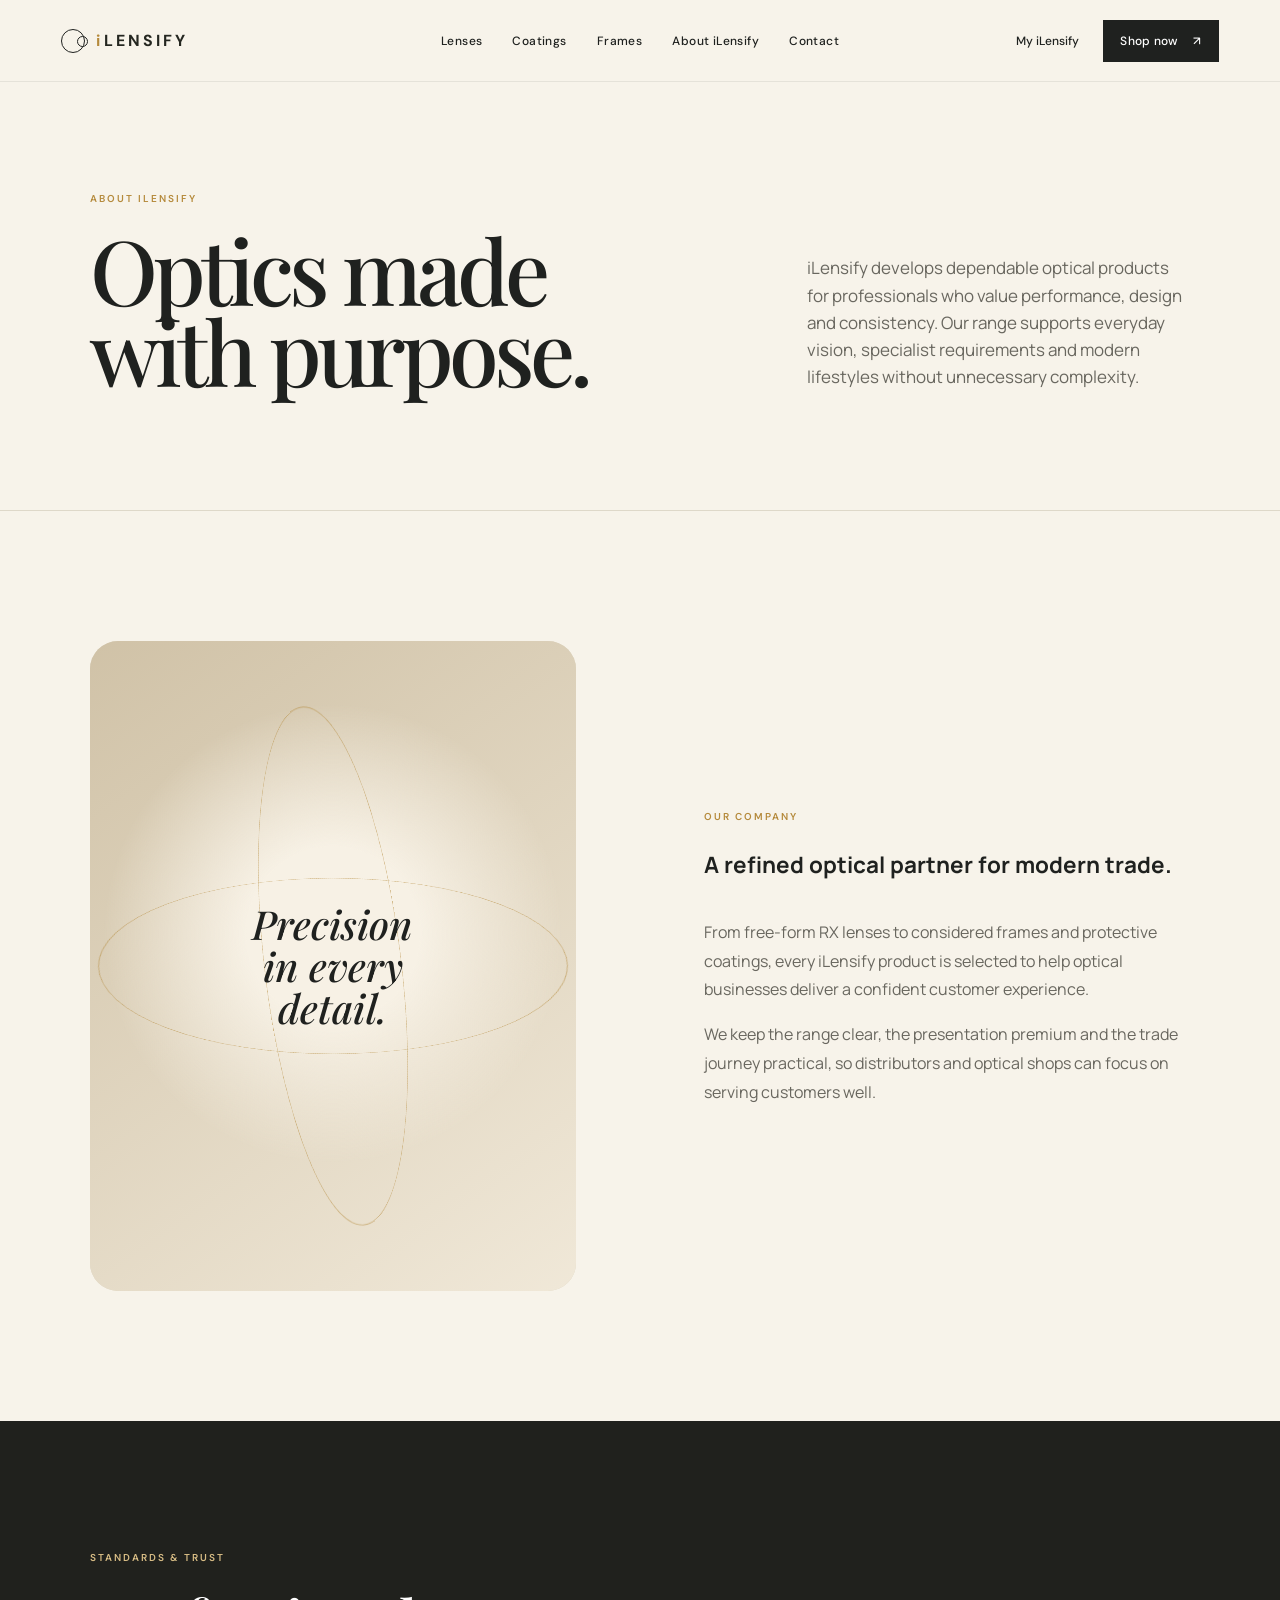
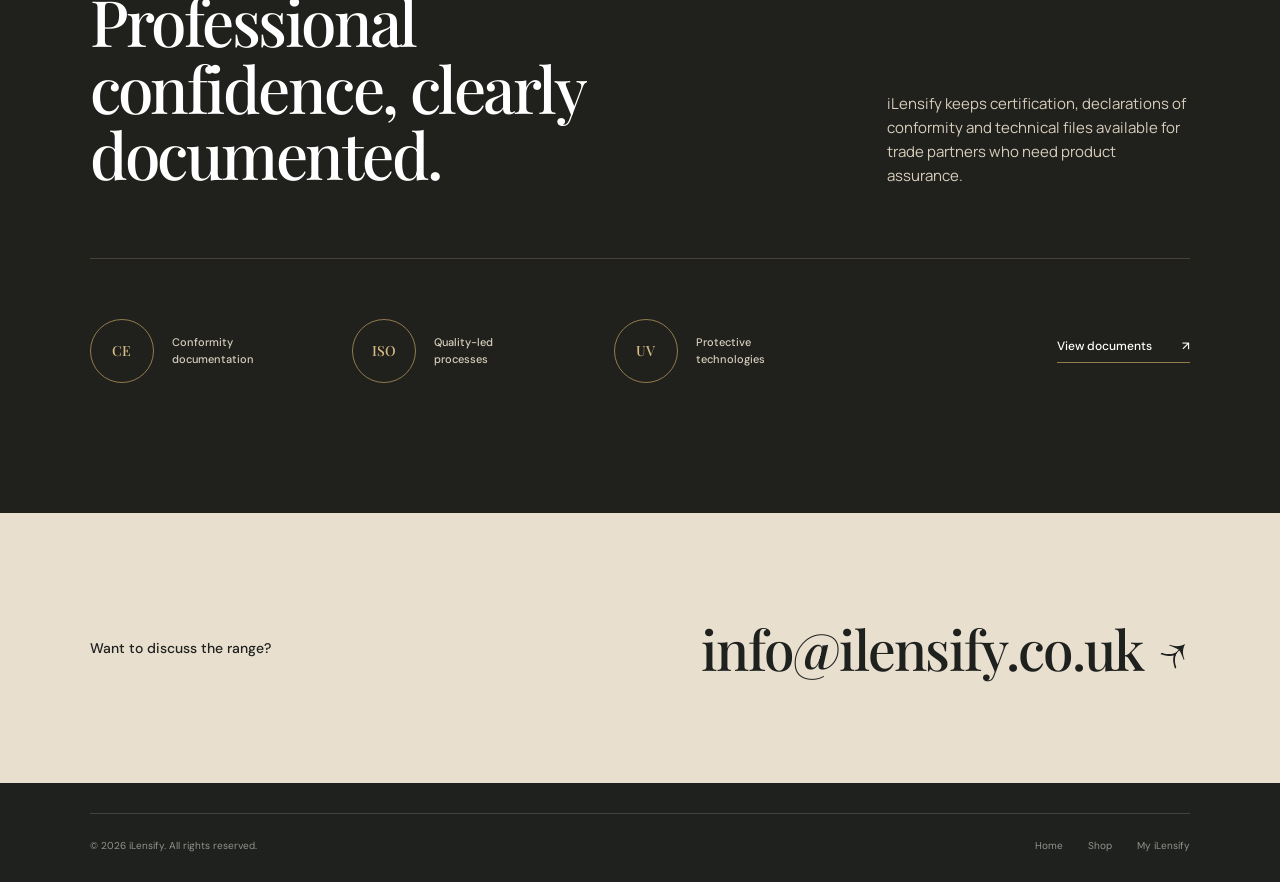
==== about.html @ 2272dc92 "Add redesigned iLensify website" ====
<!doctype html>
<html lang="en">
<head>
  <meta charset="utf-8"><meta name="viewport" content="width=device-width, initial-scale=1">
  <title>About iLensify — Premium Optical Trade</title>
  <link rel="preconnect" href="https://fonts.googleapis.com"><link rel="preconnect" href="https://fonts.gstatic.com" crossorigin>
  <link href="https://fonts.googleapis.com/css2?family=DM+Sans:wght@400;500;600&family=Manrope:wght@400;500;600&family=Playfair+Display:ital,wght@0,500;1,500&display=swap" rel="stylesheet">
  <link rel="stylesheet" href="styles.css">
</head>
<body class="inner-page">
  <header class="site-header">
    <a class="brand" href="index.html"><span class="brand-mark"></span><span class="brand-word"><span class="brand-i">i</span><span class="brand-lensify">LENSIFY</span></span></a>
    <button class="menu-toggle" aria-expanded="false" aria-controls="main-nav"><span></span><span></span></button>
    <nav id="main-nav" class="main-nav"><a href="lenses.html">Lenses</a><a href="coatings.html">Coatings</a><a href="frames.html">Frames</a><a href="about.html">About iLensify</a><a href="index.html#contact">Contact</a></nav>
    <div class="header-actions"><a class="text-link" href="my-ilensify.html">My iLensify</a><a class="button button-small" href="shop.html">Shop now <span>↗</span></a></div>
  </header>
  <main>
    <section class="page-hero split-hero">
      <div>
        <p class="eyebrow">About iLensify</p>
        <h1>Optics made with purpose.</h1>
      </div>
      <p>iLensify develops dependable optical products for professionals who value performance, design and consistency. Our range supports everyday vision, specialist requirements and modern lifestyles without unnecessary complexity.</p>
    </section>
    <section class="about-detail section">
      <div class="about-visual">
        <div class="lens-orbit orbit-one"></div>
        <div class="lens-orbit orbit-two"></div>
        <span>Precision<br>in every<br>detail.</span>
      </div>
      <div class="about-copy">
        <p class="eyebrow">Our company</p>
        <h2>A refined optical partner for modern trade.</h2>
        <p>From free-form RX lenses to considered frames and protective coatings, every iLensify product is selected to help optical businesses deliver a confident customer experience.</p>
        <p>We keep the range clear, the presentation premium and the trade journey practical, so distributors and optical shops can focus on serving customers well.</p>
      </div>
    </section>
    <section class="trust section" id="standards">
      <div class="trust-top">
        <div><p class="eyebrow light">Standards & trust</p><h2>Professional confidence, clearly documented.</h2></div>
        <p>iLensify keeps certification, declarations of conformity and technical files available for trade partners who need product assurance.</p>
      </div>
      <div class="trust-row">
        <div><span class="seal">CE</span><p>Conformity<br>documentation</p></div>
        <div><span class="seal">ISO</span><p>Quality-led<br>processes</p></div>
        <div><span class="seal">UV</span><p>Protective<br>technologies</p></div>
        <a href="https://ilensify.co.uk/certifications/" target="_blank" rel="noreferrer">View documents <span>↗</span></a>
      </div>
    </section>
    <section class="contact-strip" id="contact">
      <p>Want to discuss the range?</p>
      <a href="mailto:info@ilensify.co.uk">info@ilensify.co.uk <span>↗</span></a>
    </section>
  </main>
  <footer class="site-footer compact-footer"><div class="footer-bottom"><span>© 2026 iLensify. All rights reserved.</span><div><a href="index.html">Home</a><a href="shop.html">Shop</a><a href="my-ilensify.html">My iLensify</a></div></div></footer>
  <script src="script.js"></script>
</body>
</html>
---- styles.css ----
:root{--ink:#1f211f;--muted:#69675f;--paper:#f7f3ea;--white:#fff;--line:#ded8c9;--olive:#5f624f;--deep:#20211d;--gold:#b58a3c;--gold-soft:#d8bd85;--serif:"Playfair Display",Georgia,serif;--sans:"Manrope",Arial,sans-serif;--ui:"DM Sans",Arial,sans-serif}
*{box-sizing:border-box}html{scroll-behavior:smooth}body{margin:0;background:var(--paper);color:var(--ink);font-family:var(--sans);font-size:15px;line-height:1.6}a{color:inherit;text-decoration:none}button,input,select,textarea{font:inherit}img{display:block;width:100%;height:100%;object-fit:cover}.announcement{height:34px;background:var(--deep);color:#e8e8e1;text-align:center;font:500 11px/34px var(--ui);letter-spacing:.06em}.announcement a{margin-left:12px;text-decoration:underline;text-underline-offset:3px}.site-header{height:82px;padding:0 4.8vw;display:grid;grid-template-columns:1fr auto 1fr;align-items:center;background:rgba(245,243,237,.96);position:relative;z-index:20;border-bottom:1px solid rgba(32,34,31,.08)}.brand{font:600 16px var(--ui);letter-spacing:.2em;display:inline-flex;align-items:center;gap:11px;width:max-content}.brand-mark{width:24px;height:24px;border:1.5px solid currentColor;border-radius:50%;display:block;position:relative}.brand-mark:after{content:"";position:absolute;width:9px;height:9px;border:1px solid currentColor;border-radius:50%;right:-4px;top:6px;background:inherit}.main-nav{display:flex;align-items:center;gap:30px;font:500 12px var(--ui);letter-spacing:.035em}.main-nav a,.text-link{position:relative}.main-nav a:after,.text-link:after{content:"";position:absolute;left:0;right:100%;bottom:-5px;height:1px;background:currentColor;transition:.3s}.main-nav a:hover:after,.text-link:hover:after{right:0}.header-actions{justify-self:end;display:flex;align-items:center;gap:24px;font:500 12px var(--ui)}.button{display:inline-flex;align-items:center;justify-content:center;gap:30px;min-height:50px;padding:0 22px;border:0;background:var(--ink);color:white;font:500 12px var(--ui);letter-spacing:.02em;cursor:pointer;transition:.3s}.button:hover{background:var(--olive);transform:translateY(-1px)}.button-small{min-height:42px;padding:0 17px;gap:16px}.button-light{background:#f6f4ee;color:var(--ink)}.button-light:hover{background:white}.menu-toggle{display:none}.hero{height:calc(100vh - 116px);min-height:620px;position:relative;overflow:hidden;background:#282b27;color:white}.hero-image{position:absolute;inset:0;background:url("assets/hero-optician.png") center/cover no-repeat}.hero-wash{position:absolute;inset:0;background:linear-gradient(90deg,rgba(24,27,23,.88) 0%,rgba(25,28,24,.58) 35%,rgba(25,28,24,.02) 68%)}.hero-content{position:absolute;left:8vw;top:50%;transform:translateY(-51%);max-width:640px}.eyebrow{text-transform:uppercase;font:600 10px var(--ui);letter-spacing:.2em;color:var(--olive);margin:0 0 24px}.eyebrow.light{color:#c9cec2}.hero h1,.shop-hero h1,.portal-story h1{font:500 clamp(74px,8.6vw,142px)/.8 var(--serif);letter-spacing:-.055em;margin:0}.hero h1 em,.shop-hero h1 em,.portal-story h1 em{font-weight:500}.hero-lead{font:400 clamp(18px,1.6vw,25px)/1.5 var(--sans);margin:34px 0 36px;color:#e2e3dd}.hero-actions{display:flex;align-items:center;gap:35px}.quiet-link{display:inline-flex;align-items:center;gap:18px;font:500 12px var(--ui);border-bottom:1px solid #b8bab3;padding-bottom:7px}.quiet-link.light{border-color:#a4a79f}.hero-note{position:absolute;right:5vw;bottom:5.5vh;display:flex;gap:20px;align-items:flex-start;font:400 11px/1.5 var(--ui);color:#e2e2dc}.hero-note span{padding-top:2px;color:#aeb2a9}.hero-note p{margin:0}.section{padding:130px 7vw}.intro{display:grid;grid-template-columns:1.1fr .8fr;gap:10vw;align-items:end}.intro h2,.section-heading h2,.why h2,.about h2,.distributor h2,.trust h2,.shop-cta h2{font:500 clamp(44px,5vw,76px)/1.04 var(--serif);letter-spacing:-.04em;margin:0}.intro-copy>p{font:400 20px/1.7 var(--sans);margin:0 0 55px;max-width:590px}.mini-stats{display:grid;grid-template-columns:1fr 1fr;border-top:1px solid var(--line);padding-top:25px}.mini-stats div{display:flex;align-items:baseline;gap:15px}.mini-stats strong{font:500 37px var(--serif)}.mini-stats span{font:500 11px var(--ui);color:var(--muted)}.products{padding-top:30px}.section-heading{display:flex;align-items:end;justify-content:space-between;margin-bottom:50px}.section-heading .eyebrow{margin-bottom:16px}.category-grid{display:grid;grid-template-columns:1fr 1fr;grid-template-rows:auto auto;gap:18px}.category-card{background:#eae8e1;overflow:hidden}.category-card:first-child{grid-row:span 2}.category-image{height:320px;overflow:hidden}.category-card:first-child .category-image{height:650px}.category-image img{transition:transform .7s cubic-bezier(.2,.7,.2,1)}.category-card:hover img{transform:scale(1.035)}.category-copy{min-height:155px;display:grid;grid-template-columns:40px 1fr 44px;gap:22px;align-items:start;padding:30px}.category-copy h3{font:500 31px/1.1 var(--serif);margin:0 0 8px}.category-copy p{margin:0;color:var(--muted);max-width:380px;font-size:13px}.card-number{font:500 10px var(--ui);color:var(--muted);padding-top:7px}.round-arrow{width:42px;height:42px;border:1px solid #c8c7c0;border-radius:50%;display:grid;place-items:center;transition:.3s}.category-card:hover .round-arrow{background:var(--ink);color:white;border-color:var(--ink);transform:rotate(45deg)}.why{display:grid;grid-template-columns:.8fr 1.1fr;gap:10vw;background:#e5e4dc}.benefit-list{border-top:1px solid #c8c7bf}.benefit-list article{display:grid;grid-template-columns:55px 1fr;gap:20px;border-bottom:1px solid #c8c7bf;padding:35px 0}.benefit-list article>span{font:500 10px var(--ui);color:var(--muted);padding-top:8px}.benefit-list h3{font:500 25px var(--serif);margin:0 0 8px}.benefit-list p{margin:0;color:var(--muted);max-width:570px}.about{display:grid;grid-template-columns:1fr 1fr;gap:10vw;align-items:center}.about-visual{height:650px;background:#d8d7ce;position:relative;overflow:hidden;display:grid;place-items:center}.about-visual:before{content:"";position:absolute;inset:0;background:radial-gradient(circle at 50% 45%,#f1efe8 0 20%,transparent 53%),linear-gradient(145deg,#c8c8bd,#eae8df)}.about-visual>span{position:relative;z-index:2;font:italic 500 40px/1.05 var(--serif);text-align:center}.lens-orbit{position:absolute;border:1px solid rgba(56,60,52,.4);border-radius:50%;z-index:1}.orbit-one{width:470px;height:470px;transform:rotateX(68deg) rotateZ(28deg)}.orbit-two{width:320px;height:550px;transform:rotateY(66deg) rotateZ(-24deg)}.about-copy h2{margin-bottom:35px}.about-copy>p:not(.eyebrow){font-size:16px;line-height:1.8;color:var(--muted);max-width:600px}.about-copy .quiet-link{margin-top:26px}.trust{background:var(--deep);color:white}.trust-top{display:grid;grid-template-columns:1.2fr .6fr;gap:15vw;align-items:end;padding-bottom:70px;border-bottom:1px solid #4a4e47}.trust-top>p{color:#c4c7bf;margin:0}.trust-row{display:grid;grid-template-columns:repeat(3,1fr) 1.2fr;align-items:center;padding-top:60px}.trust-row>div{display:flex;align-items:center;gap:18px}.trust-row p{font:500 11px/1.5 var(--ui);color:#c5c8c1}.seal{width:64px;height:64px;border:1px solid #757970;border-radius:50%;display:grid;place-items:center;font:500 14px var(--serif)}.trust-row>a{justify-self:end;border-bottom:1px solid #777b73;padding-bottom:8px;font:500 12px var(--ui);display:flex;gap:30px}.distributor{display:grid;grid-template-columns:.75fr 1.1fr;gap:10vw}.distributor>div>p:not(.eyebrow){max-width:500px;color:var(--muted);font-size:16px}.enquiry-form{display:grid;grid-template-columns:1fr 1fr;gap:30px 24px}.enquiry-form label,.auth-form>label{display:flex;flex-direction:column;gap:8px}.enquiry-form label>span,.auth-form label>span{font:600 10px var(--ui);text-transform:uppercase;letter-spacing:.12em}.enquiry-form input,.enquiry-form select,.enquiry-form textarea,.auth-form input{background:transparent;border:0;border-bottom:1px solid #bbbcb5;padding:10px 0 14px;outline:none;color:var(--ink);border-radius:0}.enquiry-form input:focus,.enquiry-form select:focus,.enquiry-form textarea:focus,.auth-form input:focus{border-color:var(--olive)}.enquiry-form textarea{min-height:90px;resize:vertical}.full{grid-column:1/-1}.form-footer{display:flex;justify-content:space-between;align-items:center}.form-footer p{font-size:10px;color:var(--muted)}.form-success{display:none;color:var(--olive);font-size:12px}.form-success.visible{display:block}.contact-strip{min-height:270px;background:#dcddd4;display:flex;align-items:center;justify-content:space-between;padding:50px 7vw}.contact-strip p{font:500 14px var(--ui)}.contact-strip a{font:500 clamp(30px,4.3vw,66px) var(--serif);letter-spacing:-.03em}.site-footer{background:#1e211e;color:#d9dbd5;padding:90px 7vw 30px}.footer-main{display:grid;grid-template-columns:2.1fr repeat(3,1fr);gap:7vw;padding-bottom:80px}.brand-light{color:white}.footer-main>div:first-child p{max-width:330px;color:#8f948b;margin-top:25px}.footer-main h4{font:600 10px var(--ui);text-transform:uppercase;letter-spacing:.15em;color:#8f948b;margin:0 0 24px}.footer-main>div:not(:first-child){display:flex;flex-direction:column;gap:12px;font-size:12px}.footer-bottom{border-top:1px solid #3f433d;padding-top:25px;display:flex;justify-content:space-between;color:#8f948b;font:400 10px var(--ui)}.footer-bottom div{display:flex;gap:25px}
.inner-page .site-header{position:sticky;top:0}.shop-hero{padding:100px 7vw 115px;border-bottom:1px solid var(--line)}.shop-hero h1{font-size:clamp(58px,7vw,105px);line-height:.95;max-width:1100px}.shop-hero>p:last-child{max-width:530px;margin:35px 0 0;color:var(--muted);font-size:16px}.shop-layout{display:grid;grid-template-columns:240px 1fr;gap:5vw;padding:70px 7vw 120px}.shop-sidebar{position:sticky;top:120px;height:max-content}.filter-label{font:600 10px var(--ui);text-transform:uppercase;letter-spacing:.15em;margin:0 0 16px;color:var(--muted)}.filter{width:100%;background:none;border:0;border-bottom:1px solid var(--line);display:flex;justify-content:space-between;padding:15px 0;text-align:left;color:var(--muted);cursor:pointer}.filter.active{color:var(--ink);font-weight:600}.filter span{font-size:10px}.trade-card{background:var(--deep);color:white;margin-top:45px;padding:25px}.trade-card>p{font:600 9px var(--ui);text-transform:uppercase;letter-spacing:.14em;color:#adb1a8}.trade-card h3{font:500 22px var(--serif);margin:18px 0 28px}.trade-card a{font:500 10px var(--ui);border-bottom:1px solid #6b7067;padding-bottom:6px}.shop-toolbar{display:flex;justify-content:space-between;align-items:center;margin-bottom:25px;font:500 11px var(--ui);color:var(--muted)}.shop-toolbar select{background:transparent;border:0;border-bottom:1px solid var(--line);padding:8px 28px 8px 4px}.product-grid{display:grid;grid-template-columns:repeat(3,1fr);gap:45px 18px}.product-card{min-width:0}.product-card.hidden{display:none}.product-art{height:330px;background:#e4e2da;position:relative;overflow:hidden;display:grid;place-items:center}.product-art>span{position:absolute;left:16px;top:15px;font:600 8px var(--ui);text-transform:uppercase;letter-spacing:.15em}.product-card>div:nth-child(2){padding:18px 2px 15px}.product-card p{font:600 9px var(--ui);text-transform:uppercase;letter-spacing:.13em;color:var(--olive);margin:0 0 5px}.product-card h3{font:500 22px var(--serif);margin:0 0 5px}.product-card>div:nth-child(2)>span{font-size:11px;color:var(--muted)}.product-card>a{font:600 10px var(--ui);border-bottom:1px solid var(--line);padding-bottom:6px}.glass-disc{width:170px;height:170px;border-radius:50%;border:6px solid rgba(90,94,83,.24);box-shadow:inset -15px -10px 25px rgba(93,106,73,.12),5px 15px 35px rgba(30,35,28,.13);background:rgba(255,255,255,.18)}.art-smoke{background:#dadad5}.glass-disc.twin:after{content:"";position:absolute;width:150px;height:150px;border-radius:50%;border:5px solid #898d83;transform:translate(45px,25px);opacity:.45}.art-gold{background:#e9dfcd}.glass-disc.flat{transform:rotateY(70deg);border-color:#b6a57b}.art-olive{background:#d9dccf}.glass-disc.glow{box-shadow:inset -18px -5px 40px rgba(108,129,81,.35),0 0 50px rgba(255,255,255,.8)}.art-blue{background:#dfe3e1}.glass-disc.small{width:135px;height:135px;border-color:#9ca9a4}.art-sun{background:linear-gradient(145deg,#e8e2d5,#c6b596)}.glass-disc.tint{background:linear-gradient(135deg,rgba(118,103,72,.15),rgba(78,91,65,.6));border-color:#9b927a}.art-rx{background:#d7d7ce}.glass-disc.rings{border-width:1px;box-shadow:0 0 0 18px rgba(255,255,255,.25),0 0 0 19px rgba(80,87,74,.2),0 0 0 38px rgba(255,255,255,.2),0 0 0 39px rgba(80,87,74,.15)}.photo-art img{transition:.5s}.product-card:hover .photo-art img{transform:scale(1.04)}.art-mirror{background:#d8d6ce}.glass-disc.mirror{background:linear-gradient(135deg,#8d917f,#e9d6aa);border-color:#b9af93}.art-frame{background:#e7e3da}.wire-frame{width:200px;height:72px;border:4px solid #696b65;border-radius:50% 50% 43% 43%;position:relative;box-shadow:110px 0 0 -4px #e7e3da,110px 0 0 0 #696b65}.wire-frame:after{content:"";position:absolute;left:94px;top:14px;width:23px;height:15px;border-top:4px solid #696b65}.art-eco{background:#d8dbd0}.bold-frame{width:180px;height:85px;border:12px solid #565c50;border-radius:45% 45% 40% 40%;position:relative}.bold-frame:after{content:"";position:absolute;left:166px;top:-12px;width:180px;height:85px;border:12px solid #565c50;border-radius:45% 45% 40% 40%}.shop-cta{background:var(--deep);color:white;padding:100px 7vw;text-align:center}.shop-cta .button{margin-top:35px}.compact-footer{padding-top:30px}
.portal-page{background:#252a24;min-height:100vh}.portal-brand{position:absolute;left:5vw;top:40px;z-index:2}.portal-layout{display:grid;grid-template-columns:1fr 1fr;min-height:100vh}.portal-story{padding:140px 6vw 55px;background:linear-gradient(135deg,rgba(28,33,27,.92),rgba(50,58,47,.7)),url("assets/lenses.png") center/cover;color:white;display:flex;flex-direction:column;justify-content:space-between}.portal-story h1{font-size:clamp(54px,6.5vw,105px);line-height:.92}.portal-story>div:first-child>p:last-child{font-size:17px;max-width:510px;color:#c9ccc5;margin-top:35px}.portal-features{display:flex;gap:30px;border-top:1px solid #747a70;padding-top:25px;font:500 10px var(--ui);text-transform:uppercase;letter-spacing:.1em;color:#c2c6bd}.auth-panel{background:var(--paper);padding:38px 8vw;display:flex;flex-direction:column}.back-link{align-self:flex-end;font:500 11px var(--ui);color:var(--muted)}.auth-box{margin:auto 0;max-width:470px}.auth-tabs{display:flex;border-bottom:1px solid var(--line);margin-bottom:50px}.auth-tab{border:0;background:none;padding:12px 0;margin-right:35px;color:var(--muted);cursor:pointer;font:500 12px var(--ui);position:relative}.auth-tab.active{color:var(--ink)}.auth-tab.active:after{content:"";position:absolute;left:0;right:0;bottom:-1px;height:2px;background:var(--ink)}.auth-copy h2{font:500 45px var(--serif);margin:0}.auth-copy p{color:var(--muted);margin:7px 0 28px}.social-login{display:grid;grid-template-columns:1fr 1fr 1fr;gap:8px}.social-login button{border:1px solid var(--line);background:transparent;min-height:48px;font:500 9px var(--ui);cursor:pointer}.social-login b{display:block;font-size:14px}.divider{display:flex;align-items:center;gap:15px;margin:25px 0;color:#989a94;font:500 9px var(--ui)}.divider:before,.divider:after{content:"";height:1px;flex:1;background:var(--line)}.auth-form{display:flex;flex-direction:column;gap:20px}.password-field{position:relative}.password-field input{width:100%;padding-right:50px}.show-password{position:absolute;right:0;bottom:14px;border:0;background:none;font:600 9px var(--ui);cursor:pointer}.password-rules{display:flex;gap:14px;font:500 9px var(--ui);color:var(--muted)}.password-rules span:before{content:"✓";margin-right:5px;color:var(--olive)}.auth-options{display:flex;justify-content:space-between;font:500 10px var(--ui)}.check{display:flex!important;flex-direction:row!important;align-items:center;gap:8px!important}.auth-submit{width:100%;margin-top:4px}.signup-only{display:none!important}.signup-mode .signup-only{display:flex!important}.signup-mode .login-only{display:none!important}.portal-note{font-size:9px;color:#8c8f88;margin-top:20px;line-height:1.5}
@media(max-width:1050px){.site-header{grid-template-columns:1fr auto}.main-nav{position:absolute;display:none;top:82px;left:0;right:0;background:var(--paper);padding:25px 5vw;flex-direction:column;align-items:flex-start;border-bottom:1px solid var(--line)}.main-nav.open{display:flex}.header-actions{display:none}.menu-toggle{display:block;border:0;background:none;width:35px;height:30px;position:relative}.menu-toggle span{position:absolute;left:5px;width:24px;height:1px;background:var(--ink);top:11px}.menu-toggle span:last-child{top:19px}.product-grid{grid-template-columns:1fr 1fr}.portal-layout{grid-template-columns:.8fr 1.2fr}.portal-features{flex-direction:column;gap:8px}}
@media(max-width:760px){.announcement{font-size:9px}.site-header{height:70px;padding:0 20px}.main-nav{top:70px}.hero{height:780px;min-height:0}.hero-image{background-position:66% center}.hero-wash{background:linear-gradient(180deg,rgba(24,27,23,.05) 20%,rgba(24,27,23,.92) 78%)}.hero-content{left:24px;right:24px;top:auto;bottom:95px;transform:none}.hero h1{font-size:69px}.hero-lead{font-size:17px;margin:22px 0 25px}.hero-actions{align-items:flex-start;flex-direction:column;gap:20px}.hero-note{display:none}.section{padding:85px 24px}.intro,.why,.about,.distributor,.trust-top{grid-template-columns:1fr;gap:50px}.intro h2,.section-heading h2,.why h2,.about h2,.distributor h2,.trust h2,.shop-cta h2{font-size:47px}.intro-copy>p{font-size:17px}.section-heading{align-items:flex-start;gap:25px;flex-direction:column}.category-grid{display:flex;flex-direction:column}.category-card:first-child .category-image,.category-image{height:360px}.category-copy{min-height:0;padding:24px 18px;grid-template-columns:28px 1fr 38px}.category-copy h3{font-size:27px}.about-visual{height:480px;order:2}.about-copy{order:1}.trust-row{grid-template-columns:1fr 1fr;gap:40px 20px}.trust-row>a{justify-self:start}.enquiry-form{grid-template-columns:1fr}.full{grid-column:auto}.form-footer{align-items:flex-start;flex-direction:column;gap:18px}.contact-strip{align-items:flex-start;flex-direction:column;justify-content:center;gap:20px}.contact-strip a{font-size:26px;word-break:break-all}.footer-main{grid-template-columns:1fr 1fr}.footer-main>div:first-child{grid-column:1/-1}.footer-bottom{gap:20px;flex-direction:column}.shop-hero{padding:70px 24px}.shop-hero h1{font-size:55px}.shop-layout{grid-template-columns:1fr;padding:45px 24px 80px}.shop-sidebar{position:static}.trade-card{display:none}.product-grid{grid-template-columns:1fr}.product-art{height:390px}.shop-cta{padding:80px 24px}.portal-layout{display:block}.portal-story{min-height:540px;padding:130px 24px 40px}.portal-story h1{font-size:60px}.portal-features{display:none}.portal-brand{left:24px;top:30px}.auth-panel{padding:30px 24px 60px}.back-link{margin-bottom:50px}.social-login{grid-template-columns:1fr}.auth-box{max-width:none}.password-rules{flex-wrap:wrap}.mini-stats{gap:10px}.mini-stats div{align-items:flex-start;flex-direction:column;gap:2px}}

/* Gold premium refresh + multi-page refinements */
.announcement a{color:var(--gold-soft)}
.site-header{background:rgba(247,243,234,.97)}
.brand{letter-spacing:.18em;font-weight:700}
.brand-word{display:inline-flex;align-items:baseline;gap:1px;white-space:nowrap}
.brand-i{color:var(--gold);text-transform:lowercase}
.brand-lensify{color:#242620;text-transform:uppercase}
.brand-light .brand-lensify{color:#f5f2e8}
.main-nav a:after,.text-link:after{background:var(--gold)}
.button:hover{background:var(--gold)}
.button-light:hover{background:#fff}
.eyebrow{color:var(--gold)}
.eyebrow.light{color:var(--gold-soft)}
.hero-wash{background:linear-gradient(90deg,rgba(25,22,18,.92) 0%,rgba(38,31,23,.62) 35%,rgba(38,31,23,.08) 70%)}
.hero-lead{color:#f0e7d8}
.hero-note span{color:var(--gold-soft)}
.category-card{background:#eee7d9;border-radius:22px;box-shadow:0 24px 60px rgba(54,44,28,.08)}
.card-number,.benefit-list article>span{color:var(--gold)}
.round-arrow{border-color:#c8b686}
.category-card:hover .round-arrow{background:var(--gold);border-color:var(--gold)}
.why{background:#eee8db}
.benefit-list,.benefit-list article{border-color:#d4cab6}
.trust-top{border-color:#4a4337}
.trust-top>p,.trust-row p{color:#d7cdbb}
.seal{border-color:#927b4d;color:var(--gold-soft)}
.trust-row>a{border-color:#927b4d}
.contact-strip{background:#e8dfce}
.enquiry-form input:focus,.enquiry-form select:focus,.enquiry-form textarea:focus,.auth-form input:focus{border-color:var(--gold)}
.form-success,.password-rules span:before{color:var(--gold)}
.about-detail{display:grid;grid-template-columns:1fr 1fr;gap:10vw;align-items:center}
.about-visual{border-radius:28px;background:#ded6c4}
.about-visual:before{background:radial-gradient(circle at 50% 45%,#f7f1e5 0 20%,transparent 53%),linear-gradient(145deg,#d0c2a7,#f0e8d8)}
.lens-orbit{border-color:rgba(181,138,60,.55)}
.page-hero{padding:110px 7vw 120px;border-bottom:1px solid var(--line)}
.page-hero h1{font:500 clamp(58px,7vw,112px)/.9 var(--serif);letter-spacing:-.055em;margin:0;max-width:1120px}
.page-hero>p:last-child{max-width:620px;margin:35px 0 0;color:var(--muted);font-size:17px}
.split-hero{display:grid;grid-template-columns:1.1fr .7fr;gap:9vw;align-items:end}
.split-hero>p:last-child{margin:0}
.product-page-hero{background:linear-gradient(135deg,#f7f3ea,#ece1cd)}
.collection-section{border-bottom:1px solid var(--line)}
.collection-heading{display:grid;grid-template-columns:.7fr 1fr;gap:8vw;align-items:end;margin-bottom:46px}
.subproduct-grid{display:grid;grid-template-columns:repeat(4,1fr);gap:16px}
.subproduct-grid.three{grid-template-columns:repeat(3,1fr);margin-bottom:35px}
.subproduct-grid.two{grid-template-columns:repeat(2,1fr);margin:36px 0 35px}
.subproduct-grid article{background:#fffaf0;border:1px solid rgba(181,138,60,.18);border-radius:22px;padding:30px;min-height:220px;box-shadow:0 18px 42px rgba(60,47,26,.06)}
.subproduct-grid article span,.frame-card span,.shop-choice span{font:700 10px var(--ui);letter-spacing:.16em;text-transform:uppercase;color:var(--gold)}
.subproduct-grid h3{font:500 28px/1.05 var(--serif);margin:22px 0 12px}
.subproduct-grid p{margin:0;color:var(--muted)}
.muted-section{background:#eee8db}
.visual-feature{height:520px;border-radius:28px;overflow:hidden;margin-bottom:24px}
.frame-collections{display:grid;grid-template-columns:repeat(3,1fr);gap:18px}
.frame-card{background:#fffaf0;border-radius:28px;overflow:hidden;box-shadow:0 22px 55px rgba(60,47,26,.08)}
.frame-card img{height:500px}
.frame-card div{padding:30px}
.frame-card h2,.shop-choice h2{font:500 36px/1.03 var(--serif);letter-spacing:-.03em;margin:18px 0 12px}
.frame-card p,.shop-choice p{color:var(--muted);margin:0}
.shop-categories{display:grid;grid-template-columns:repeat(3,1fr);gap:18px;padding-top:70px;padding-bottom:45px}
.shop-choice{background:#fffaf0;border-radius:28px;overflow:hidden;box-shadow:0 22px 55px rgba(60,47,26,.08)}
.shop-choice img{height:360px}
.shop-choice div{padding:30px}
.shop-layout{padding-top:50px}
.product-art{border-radius:20px;background:#eee7d9}
.shop-cta h2{max-width:920px;margin:0 auto}

@media(max-width:1050px){.subproduct-grid{grid-template-columns:repeat(2,1fr)}.frame-collections,.shop-categories{grid-template-columns:1fr 1fr}.split-hero{grid-template-columns:1fr}}
@media(max-width:760px){.about-detail,.collection-heading{grid-template-columns:1fr;gap:38px}.page-hero{padding:75px 24px}.page-hero h1{font-size:56px}.subproduct-grid,.subproduct-grid.three,.subproduct-grid.two,.frame-collections,.shop-categories{grid-template-columns:1fr}.frame-card img,.shop-choice img,.visual-feature{height:370px}.shop-categories{padding-top:55px}.split-hero>p:last-child{margin-top:25px}.brand{font-size:14px}}
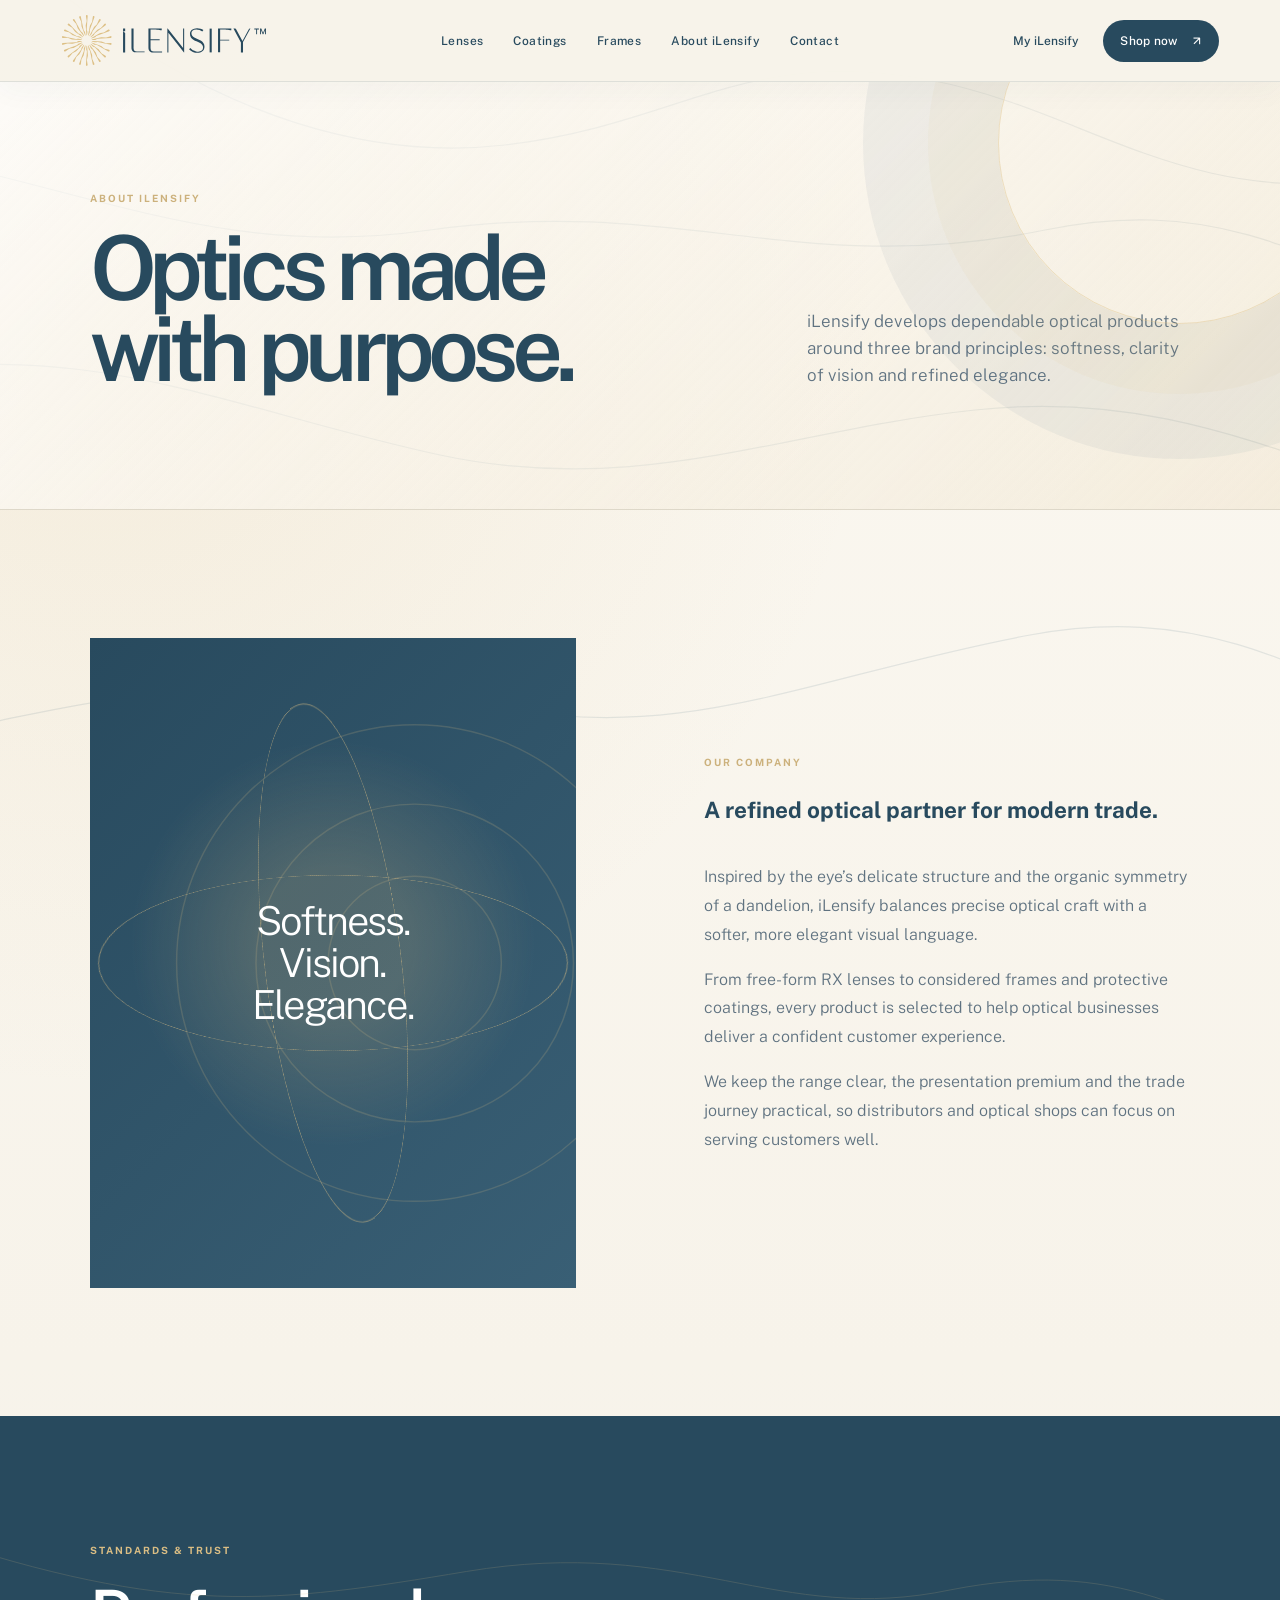
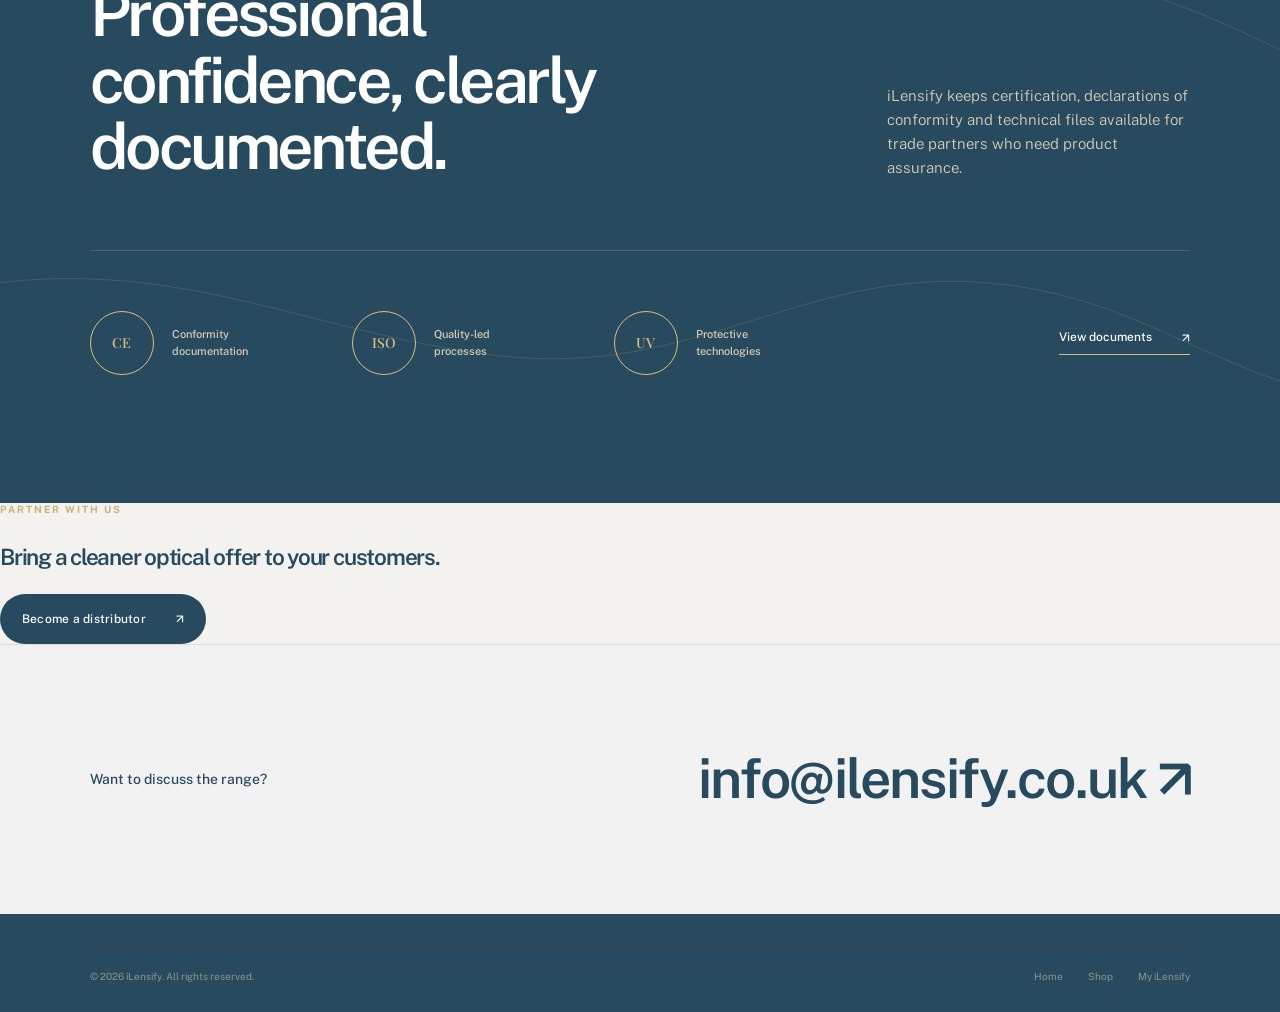
==== commit 250bd04b: "Apply iLensify brandbook about page refresh" ====
--- a/about.html
+++ b/about.html
@@ -4,12 +4,13 @@
   <meta charset="utf-8"><meta name="viewport" content="width=device-width, initial-scale=1">
   <title>About iLensify — Premium Optical Trade</title>
   <link rel="preconnect" href="https://fonts.googleapis.com"><link rel="preconnect" href="https://fonts.gstatic.com" crossorigin>
-  <link href="https://fonts.googleapis.com/css2?family=DM+Sans:wght@400;500;600&family=Manrope:wght@400;500;600&family=Playfair+Display:ital,wght@0,500;1,500&display=swap" rel="stylesheet">
+  <link href="https://fonts.googleapis.com/css2?family=Public+Sans:wght@300;400;500;600;700&family=DM+Sans:wght@400;500;600&family=Playfair+Display:ital,wght@0,500;1,500&display=swap" rel="stylesheet">
   <link rel="stylesheet" href="styles.css">
+  <link rel="stylesheet" href="brandbook.css">
 </head>
 <body class="inner-page">
   <header class="site-header">
-    <a class="brand" href="index.html"><span class="brand-mark"></span><span class="brand-word"><span class="brand-i">i</span><span class="brand-lensify">LENSIFY</span></span></a>
+    <a class="brand" href="index.html"><img class="brand-logo" src="assets/logo-official.svg" alt="iLensify"></a>
     <button class="menu-toggle" aria-expanded="false" aria-controls="main-nav"><span></span><span></span></button>
     <nav id="main-nav" class="main-nav"><a href="lenses.html">Lenses</a><a href="coatings.html">Coatings</a><a href="frames.html">Frames</a><a href="about.html">About iLensify</a><a href="index.html#contact">Contact</a></nav>
     <div class="header-actions"><a class="text-link" href="my-ilensify.html">My iLensify</a><a class="button button-small" href="shop.html">Shop now <span>↗</span></a></div>
@@ -20,18 +21,19 @@
         <p class="eyebrow">About iLensify</p>
         <h1>Optics made with purpose.</h1>
       </div>
-      <p>iLensify develops dependable optical products for professionals who value performance, design and consistency. Our range supports everyday vision, specialist requirements and modern lifestyles without unnecessary complexity.</p>
+      <p>iLensify develops dependable optical products around three brand principles: softness, clarity of vision and refined elegance.</p>
     </section>
     <section class="about-detail section">
       <div class="about-visual">
         <div class="lens-orbit orbit-one"></div>
         <div class="lens-orbit orbit-two"></div>
-        <span>Precision<br>in every<br>detail.</span>
+        <span>Softness.<br>Vision.<br>Elegance.</span>
       </div>
       <div class="about-copy">
         <p class="eyebrow">Our company</p>
         <h2>A refined optical partner for modern trade.</h2>
-        <p>From free-form RX lenses to considered frames and protective coatings, every iLensify product is selected to help optical businesses deliver a confident customer experience.</p>
+        <p>Inspired by the eye’s delicate structure and the organic symmetry of a dandelion, iLensify balances precise optical craft with a softer, more elegant visual language.</p>
+        <p>From free-form RX lenses to considered frames and protective coatings, every product is selected to help optical businesses deliver a confident customer experience.</p>
         <p>We keep the range clear, the presentation premium and the trade journey practical, so distributors and optical shops can focus on serving customers well.</p>
       </div>
     </section>
@@ -47,6 +49,11 @@
         <a href="https://ilensify.co.uk/certifications/" target="_blank" rel="noreferrer">View documents <span>↗</span></a>
       </div>
     </section>
+    <section class="page-cta">
+      <p class="eyebrow">Partner with us</p>
+      <h2>Bring a cleaner optical offer to your customers.</h2>
+      <a class="button" href="index.html#distributor">Become a distributor <span>↗</span></a>
+    </section>
     <section class="contact-strip" id="contact">
       <p>Want to discuss the range?</p>
       <a href="mailto:info@ilensify.co.uk">info@ilensify.co.uk <span>↗</span></a>
--- a/brandbook.css
+++ b/brandbook.css
@@ -0,0 +1,105 @@
+/* iLensify brandbook web layer: official palette, soft contour lines, 8pt rhythm */
+:root{
+  --ink:#284a5e;
+  --muted:#5f7280;
+  --paper:#f7f3ea;
+  --line:#ded8c9;
+  --olive:#395f75;
+  --deep:#284a5e;
+  --gold:#dbbe84;
+  --gold-soft:#ccb17c;
+  --navy-light:#395f75;
+  --silver:#f2f2f2;
+  --anthracite:#1c1c1c;
+  --serif:"Playfair Display",Georgia,serif;
+  --sans:"Public Sans","DM Sans",Arial,sans-serif;
+  --ui:"Public Sans","DM Sans",Arial,sans-serif;
+}
+body{
+  background:radial-gradient(circle at 8% 12%,rgba(219,190,132,.18),transparent 30%),linear-gradient(180deg,#fbf8f1 0%,#f7f3ea 52%,#f2f2f2 100%);
+  color:var(--ink);
+  font-family:var(--sans);
+  font-weight:300;
+}
+body:before{
+  content:"";
+  position:fixed;
+  inset:0;
+  pointer-events:none;
+  z-index:-1;
+  opacity:.28;
+  background-image:url("data:image/svg+xml,%3Csvg width='1440' height='900' viewBox='0 0 1440 900' xmlns='http://www.w3.org/2000/svg'%3E%3Cg fill='none' stroke='%23395F75' stroke-width='1.2' opacity='.42'%3E%3Cpath d='M-80 140 C180 190 300 260 510 230 C760 195 880 280 1125 230 C1280 198 1380 245 1520 320'/%3E%3Cpath d='M-70 380 C160 330 310 410 520 455 C720 498 865 430 1055 410 C1240 390 1360 455 1510 500'/%3E%3Cpath d='M-90 760 C160 700 345 655 570 705 C760 747 895 675 1110 635 C1275 605 1375 660 1530 740'/%3E%3Cpath d='M150 0 C305 120 455 160 585 145 C760 125 825 45 1010 80 C1165 110 1260 205 1450 180'/%3E%3C/g%3E%3C/svg%3E");
+  background-size:cover;
+  background-position:center top;
+}
+.announcement{background:var(--deep);color:#fff}
+.announcement a{color:var(--gold)}
+.site-header{background:rgba(247,243,234,.97);border-bottom:1px solid rgba(40,74,94,.12);box-shadow:0 8px 30px rgba(40,74,94,.04)}
+.brand{padding:12px 0;letter-spacing:.18em;font-weight:700}
+.brand-logo{width:clamp(176px,16vw,236px);height:auto;object-fit:contain;filter:none}
+.brand-light,.portal-brand{background:rgba(255,255,255,.94);border:1px solid rgba(219,190,132,.32);border-radius:0;padding:14px 18px}
+.brand-light .brand-logo{width:220px}
+.portal-brand .brand-logo{width:230px}
+.button{background:var(--deep);border-radius:999px;box-shadow:none;text-transform:none}
+.button:hover,.button-small:hover,.page-cta .button:hover{background:var(--gold-soft);color:var(--anthracite)}
+.button-light{background:#fff;color:var(--deep)}
+.button-light:hover{background:var(--gold);color:var(--anthracite)}
+.eyebrow{color:var(--gold-soft);font-weight:700}
+.eyebrow.light{color:var(--gold)}
+.hero{background:var(--deep)}
+.hero:after,.trust:before,.portal-story:after{
+  content:"";
+  position:absolute;
+  inset:0;
+  pointer-events:none;
+  background-image:url("data:image/svg+xml,%3Csvg width='1400' height='760' viewBox='0 0 1400 760' xmlns='http://www.w3.org/2000/svg'%3E%3Cg fill='none' stroke='%23DBBE84' stroke-width='1' opacity='.18'%3E%3Cpath d='M-80 130 C190 220 300 205 510 170 C750 130 850 230 1040 190 C1220 155 1305 210 1490 300'/%3E%3Cpath d='M-60 520 C180 470 330 565 545 590 C760 615 875 495 1075 510 C1245 522 1320 610 1485 640'/%3E%3C/g%3E%3C/svg%3E");
+  background-size:cover;
+}
+.hero-wash{background:linear-gradient(90deg,rgba(40,74,94,.96) 0%,rgba(40,74,94,.75) 42%,rgba(40,74,94,.12) 76%)}
+.hero h1,.shop-hero h1,.portal-story h1,.page-hero h1{font-family:var(--sans);font-weight:600;letter-spacing:-.075em}
+.hero h1 em,.shop-hero h1 em,.portal-story h1 em{font-style:normal;font-weight:300;color:var(--gold)}
+.intro h2,.section-heading h2,.why h2,.about h2,.distributor h2,.trust h2,.shop-cta h2,.page-cta h2,.collection-heading h2,.frame-card h2,.shop-choice h2,.subproduct-grid h3,.flow-steps h3,.auth-copy h2{font-family:var(--sans);font-weight:600;letter-spacing:-.055em}
+.section{padding-block:128px}
+.proof-strip{border-color:rgba(40,74,94,.14);background:rgba(40,74,94,.14)}
+.proof-strip div{background:rgba(255,255,255,.72);backdrop-filter:blur(14px)}
+.proof-strip span,.product-card p,.subproduct-grid article span,.frame-card span,.shop-choice span,.flow-steps span{color:var(--gold-soft)}
+.category-card,.shop-choice,.frame-card,.subproduct-grid article,.flow-steps article{background:rgba(255,255,255,.78);border:1px solid rgba(40,74,94,.1);border-radius:0;box-shadow:none}
+.category-image,.visual-feature,.frame-card img,.shop-choice img,.product-art{border-radius:0}
+.category-card:hover,.shop-choice:hover,.frame-card:hover,.subproduct-grid article:hover,.flow-steps article:hover{border-color:rgba(219,190,132,.7);box-shadow:0 28px 80px rgba(40,74,94,.1)}
+.round-arrow{border-color:var(--gold)}
+.category-card:hover .round-arrow{background:var(--gold);border-color:var(--gold);color:var(--anthracite)}
+.why,.muted-section,.trade-flow{background:linear-gradient(135deg,rgba(57,95,117,.08),rgba(219,190,132,.16))}
+.benefit-list,.benefit-list article{border-color:rgba(40,74,94,.16)}
+.about-visual{background:var(--deep);color:#fff;border-radius:0}
+.about-visual:before{background:radial-gradient(circle at 50% 47%,rgba(219,190,132,.2) 0 18%,transparent 48%),linear-gradient(135deg,#284a5e,#395f75)}
+.about-visual:after{
+  content:"";
+  position:absolute;
+  inset:0;
+  background-image:url("data:image/svg+xml,%3Csvg width='900' height='900' viewBox='0 0 900 900' xmlns='http://www.w3.org/2000/svg'%3E%3Cg fill='none' stroke='%23DBBE84' stroke-width='2' opacity='.18'%3E%3Ccircle cx='450' cy='450' r='120'/%3E%3Ccircle cx='450' cy='450' r='220'/%3E%3Ccircle cx='450' cy='450' r='330'/%3E%3C/g%3E%3C/svg%3E");
+  background-size:cover;
+}
+.about-visual>span{font-family:var(--sans);font-style:normal;font-weight:300;letter-spacing:-.055em;color:#fff}
+.lens-orbit{border-color:rgba(219,190,132,.55)}
+.trust,.shop-cta,.site-footer,.buyer-note,.trade-card{background:var(--deep);position:relative;overflow:hidden}
+.trust-top{border-color:rgba(219,190,132,.22)}
+.trust-top>p,.trust-row p,.buyer-note>p{color:#d7cdbb}
+.seal{border-color:var(--gold);color:var(--gold)}
+.trust-row>a{border-color:var(--gold)}
+.contact-strip{background:var(--silver);border-top:1px solid rgba(40,74,94,.12)}
+.contact-strip a{font-family:var(--sans);font-weight:600;color:var(--deep)}
+.page-hero,.shop-hero,.product-page-hero{background:linear-gradient(135deg,rgba(255,255,255,.72),rgba(219,190,132,.16));position:relative;overflow:hidden}
+.page-hero:after,.shop-hero:after{content:"";position:absolute;right:-80px;top:-120px;width:360px;height:360px;border-radius:50%;border:1px solid rgba(219,190,132,.42);box-shadow:0 0 0 70px rgba(219,190,132,.08),0 0 0 135px rgba(57,95,117,.06)}
+.portal-page{background:var(--deep)}
+.portal-story{background:linear-gradient(135deg,rgba(40,74,94,.96),rgba(57,95,117,.74)),url("assets/lenses.png") center/cover}
+.auth-panel{background:#fbf8f1}
+.social-login button,.enquiry-form input,.enquiry-form select,.enquiry-form textarea,.auth-form input{border-color:rgba(40,74,94,.22)}
+.enquiry-form input:focus,.enquiry-form select:focus,.enquiry-form textarea:focus,.auth-form input:focus{border-color:var(--gold)}
+.form-success,.password-rules span:before{color:var(--gold)}
+.product-art{background:rgba(242,242,242,.9)}
+
+@media(max-width:760px){
+  .brand-logo{width:168px}
+  .section{padding-block:88px}
+  .hero-wash{background:linear-gradient(180deg,rgba(40,74,94,.1) 20%,rgba(40,74,94,.98) 80%)}
+}
